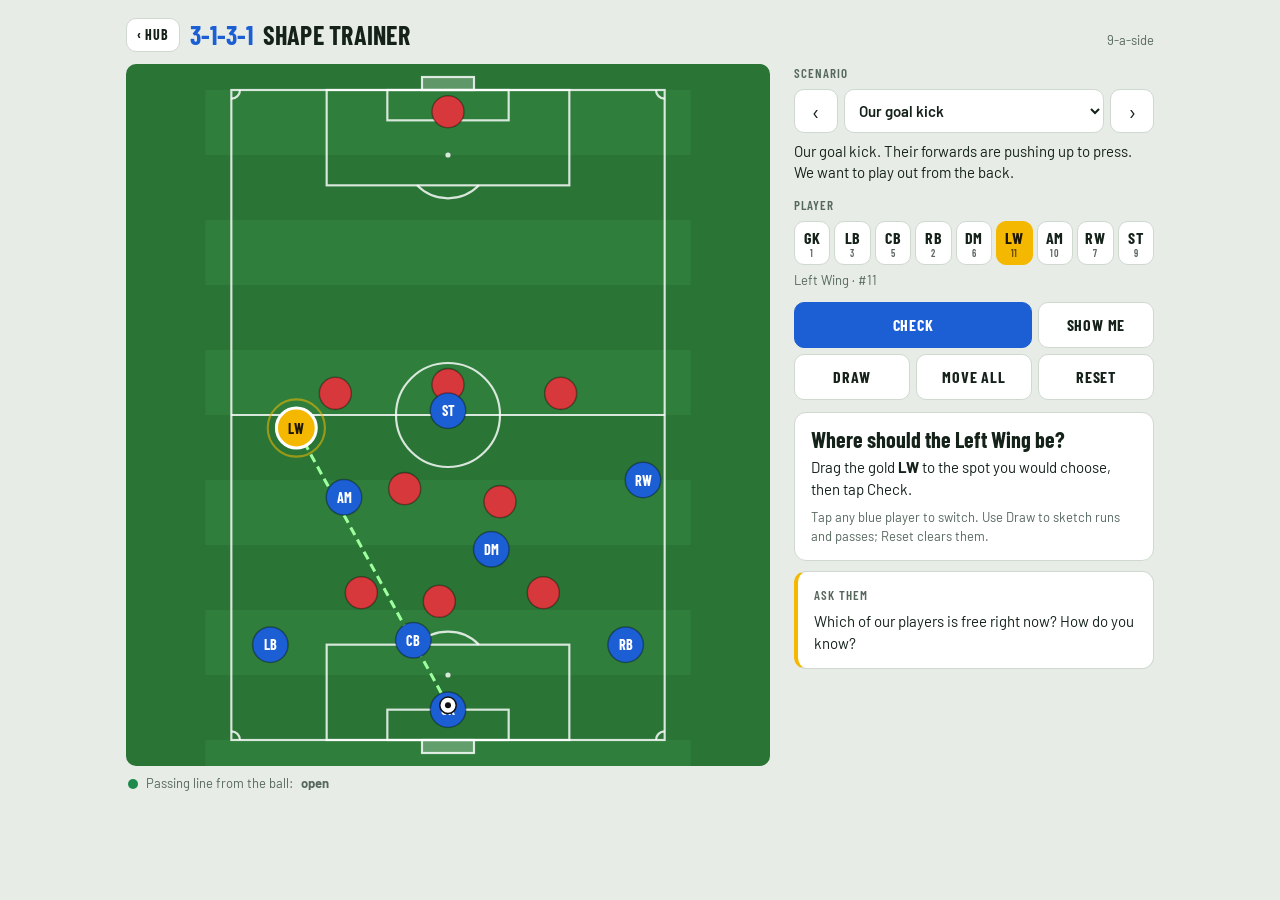
==== positions.html @ 25ab311c "Coach Hub: session planner, drill library and 3-1-3-1 positions trainer Co-Authored-By: Claude Opus " ====
<!doctype html>
<html lang="en">
<head>
<meta charset="utf-8">
<meta name="viewport" content="width=device-width, initial-scale=1, viewport-fit=cover">
<meta name="theme-color" content="#1c5fd4">
<link rel="icon" href="icon.svg" type="image/svg+xml">
<link rel="apple-touch-icon" href="icon-180.png">
<title>Positions · Coach Hub</title>
<link rel="preconnect" href="https://fonts.googleapis.com">
<link rel="preconnect" href="https://fonts.gstatic.com" crossorigin>
<link rel="stylesheet" href="https://fonts.googleapis.com/css2?family=Barlow+Condensed:wght@600;700&family=Barlow:wght@400;500;600&display=swap">
<style>
/* Layout: one column on phones (picker, players, pitch, tools, coaching card); pitch left + panel right on wide screens */
:root {
  --bg: #e7ece6; --surface: #ffffff; --fg: #15221a; --muted: #56675c; --line: #cfd9d0;
  --kit: #1c5fd4; --kit-ink: #ffffff; --opp: #d7383b; --gold: #f5b800; --gold-ink: #1d1600;
  --good: #1d8a4b; --warn: #a86a00; --bad: #c03a2b;
  --grass1: #2f7e3c; --grass2: #2a7436; --chalk: rgba(255,255,255,.82); --ink-draw: #ffe14d;
  --display: "Barlow Condensed", "Arial Narrow", "Helvetica Neue", sans-serif;
  --body: "Barlow", system-ui, -apple-system, "Segoe UI", sans-serif;
}
@media (prefers-color-scheme: dark) {
  :root:not([data-theme="light"]) {
    --bg: #0d1410; --surface: #16201a; --fg: #e5ede7; --muted: #93a49a; --line: #2a3a30;
    --kit: #3f84ff; --good: #43c27a; --warn: #e3a63c; --bad: #f06b5c;
    --grass1: #266b32; --grass2: #22622d; color-scheme: dark;
  }
}
:root[data-theme="dark"] {
  --bg: #0d1410; --surface: #16201a; --fg: #e5ede7; --muted: #93a49a; --line: #2a3a30;
  --kit: #3f84ff; --good: #43c27a; --warn: #e3a63c; --bad: #f06b5c;
  --grass1: #266b32; --grass2: #22622d; color-scheme: dark;
}
* { box-sizing: border-box; }
body { background: var(--bg); color: var(--fg); font-family: var(--body); font-size: 15px; line-height: 1.45; }
.app { max-width: 1060px; margin: 0 auto; padding: 12px 16px 28px; }
.hub { font-family: var(--display); font-weight: 700; font-size: 14px; letter-spacing: .05em; text-transform: uppercase; text-decoration: none; color: var(--fg); border: 1px solid var(--line); background: var(--surface); border-radius: 10px; padding: 6px 10px; align-self: center; }
body { margin: 0; padding-top: env(safe-area-inset-top, 0px); }
.top { display: flex; align-items: baseline; gap: 10px; padding-block: 4px 10px; }
.top h1 { font-family: var(--display); font-weight: 700; font-size: 26px; letter-spacing: .01em; margin: 0; text-transform: uppercase; }
.formation { font-family: var(--display); font-weight: 700; font-size: 26px; color: var(--kit); }
.top .sub { color: var(--muted); font-size: 13px; margin-left: auto; }

.layout { display: grid; gap: 12px; grid-template-columns: minmax(0, 1fr);
  grid-template-areas: "pick" "chips" "pitch" "tools" "info"; }
.pick { grid-area: pick; } .chips-wrap { grid-area: chips; } .board { grid-area: pitch; }
.tools { grid-area: tools; } .info { grid-area: info; }
@media (min-width: 820px) {
  .layout { grid-template-columns: minmax(0, 1fr) 360px; grid-template-rows: auto auto auto 1fr;
    grid-template-areas: "pitch pick" "pitch chips" "pitch tools" "pitch info"; align-items: start; column-gap: 24px; }
}

.label { font-family: var(--display); font-weight: 600; font-size: 13px; letter-spacing: .08em; text-transform: uppercase; color: var(--muted); margin-bottom: 6px; }
.pick-row { display: grid; grid-template-columns: 44px minmax(0, 1fr) 44px; gap: 6px; }
select, button { font: inherit; color: inherit; }
select { width: 100%; min-width: 0; height: 44px; border-radius: 10px; border: 1px solid var(--line); background: var(--surface); padding: 0 10px; font-weight: 600; }
.icon-btn { height: 44px; border-radius: 10px; border: 1px solid var(--line); background: var(--surface); font-size: 22px; line-height: 1; cursor: pointer; }
.brief { margin: 8px 0 0; color: var(--fg); }

.chips { display: grid; grid-template-columns: repeat(9, minmax(0, 1fr)); gap: 4px; }
.chip { height: 44px; border-radius: 10px; border: 1px solid var(--line); background: var(--surface); cursor: pointer;
  font-family: var(--display); font-weight: 700; font-size: 16px; letter-spacing: .03em; padding: 0; }
.chip[aria-pressed="true"] { background: var(--gold); border-color: var(--gold); color: var(--gold-ink); }
.chip small { display: block; font-size: 10px; font-weight: 600; opacity: .7; margin-top: -3px; }
.posname { margin-top: 6px; font-size: 13px; color: var(--muted); }

.pitch-wrap { width: 100%; max-height: 78dvh; aspect-ratio: 112 / 162; margin-inline: auto; max-width: 100%; }
@media (max-width: 819px) { .pitch-wrap { max-height: 70dvh; } }
#pitch { width: 100%; height: 100%; display: block; touch-action: none; user-select: none; -webkit-user-select: none; border-radius: 10px; background: var(--grass2); }
#pitch.drawing { cursor: crosshair; }
.stripe-a { fill: var(--grass1); } .stripe-b { fill: var(--grass2); }
.chalk { fill: none; stroke: var(--chalk); stroke-width: .5; }
.chalk-dot { fill: var(--chalk); }
.goal { fill: rgba(255,255,255,.25); stroke: var(--chalk); stroke-width: .5; }
.tok { cursor: grab; }
.tok .hit { fill: transparent; }
.tok .body { stroke: rgba(0,0,0,.35); stroke-width: .35; }
.us .body { fill: var(--kit); } .us text { fill: var(--kit-ink); }
.us.sel .body { fill: var(--gold); stroke: #fff; stroke-width: .7; } .us.sel text { fill: var(--gold-ink); }
.us.sel .halo { fill: none; stroke: var(--gold); stroke-width: .5; opacity: .55; }
.them .body { fill: var(--opp); }
.tok text { font-family: var(--display); font-weight: 700; font-size: 3.3px; text-anchor: middle; dominant-baseline: central; pointer-events: none; }
.ball .body { fill: #fff; stroke: #111; stroke-width: .35; }
.ball .patch { fill: #111; }
.locked { cursor: default; }
.ghost circle { fill: rgba(245,184,0,.18); stroke: var(--gold); stroke-width: .55; stroke-dasharray: 1.4 1; }
.ghost text { fill: #fff; font-family: var(--display); font-weight: 700; font-size: 2.8px; text-anchor: middle; }
.lane { stroke-width: .7; stroke-dasharray: 2 1.2; fill: none; }
.lane.open { stroke: #9dff9d; } .lane.blocked { stroke: #ff8a80; }
.danger { stroke: rgba(255,255,255,.55); stroke-width: .5; stroke-dasharray: 1 1.4; fill: none; }
.move-arrow { stroke: var(--gold); stroke-width: .7; fill: none; }
.arrowhead { fill: var(--gold); }
.stroke { fill: none; stroke: var(--ink-draw); stroke-width: .9; stroke-linecap: round; stroke-linejoin: round; }

.legend { display: flex; align-items: center; gap: 8px; margin: 8px 2px 0; font-size: 13px; color: var(--muted); min-height: 20px; }
.dot { width: 10px; height: 10px; border-radius: 50%; flex: none; }

.tools { display: grid; grid-template-columns: repeat(3, minmax(0, 1fr)); gap: 6px; }
.btn { height: 46px; border-radius: 10px; border: 1px solid var(--line); background: var(--surface); cursor: pointer;
  font-family: var(--display); font-weight: 700; font-size: 16px; letter-spacing: .05em; text-transform: uppercase; }
.btn.primary { background: var(--kit); border-color: var(--kit); color: var(--kit-ink); grid-column: span 2; }
.btn[aria-pressed="true"] { background: var(--fg); color: var(--bg); border-color: var(--fg); }
.btn:disabled { opacity: .4; cursor: default; }
button:focus-visible, select:focus-visible { outline: 3px solid var(--gold); outline-offset: 2px; }

.info { display: grid; gap: 10px; }
.card { background: var(--surface); border: 1px solid var(--line); border-radius: 12px; padding: 14px 16px; }
.card h2 { font-family: var(--display); font-weight: 700; font-size: 22px; line-height: 1.1; margin: 0 0 6px; text-wrap: balance; }
.card p { margin: 0; }
.badge { display: inline-flex; align-items: center; gap: 6px; font-family: var(--display); font-weight: 700; font-size: 14px;
  letter-spacing: .06em; text-transform: uppercase; padding: 3px 10px; border-radius: 999px; margin-bottom: 8px; color: #fff; }
.badge.good { background: var(--good); } .badge.warn { background: var(--warn); } .badge.bad { background: var(--bad); }
.metres { font-size: 13px; color: var(--muted); margin-left: 6px; font-variant-numeric: tabular-nums; }
.ask { border-left: 4px solid var(--gold); }
.hint { font-size: 13px; color: var(--muted); margin-top: 8px !important; }
@media (prefers-reduced-motion: reduce) { * { transition: none !important; } }
</style>
</head>
<body>

<div class="app">
  <header class="top">
    <a class="hub" href="./#plan">‹ Hub</a>
    <span class="formation">3-1-3-1</span><h1>Shape Trainer</h1>
    <span class="sub">9-a-side</span>
  </header>

  <main class="layout">
    <section class="pick">
      <div class="label">Scenario</div>
      <div class="pick-row">
        <button class="icon-btn" id="prev" aria-label="Previous scenario">‹</button>
        <select id="scenario" aria-label="Scenario"></select>
        <button class="icon-btn" id="next" aria-label="Next scenario">›</button>
      </div>
      <p class="brief" id="brief"></p>
    </section>

    <section class="chips-wrap">
      <div class="label">Player</div>
      <div class="chips" id="chips"></div>
      <div class="posname" id="posname"></div>
    </section>

    <section class="board">
      <div class="pitch-wrap">
        <svg id="pitch" viewBox="-6 -6 112 162" aria-label="Pitch. Drag the gold player.">
          <defs>
            <marker id="arrow" viewBox="0 0 10 10" refX="7" refY="5" markerWidth="5" markerHeight="5" orient="auto-start-reverse">
              <path d="M0 0L10 5L0 10z" class="arrowhead"></path>
            </marker>
          </defs>
          <g id="g-grass"></g>
          <g id="g-lines">
            <rect class="chalk" x="0" y="0" width="100" height="150"></rect>
            <line class="chalk" x1="0" y1="75" x2="100" y2="75"></line>
            <circle class="chalk" cx="50" cy="75" r="12"></circle>
            <circle class="chalk-dot" cx="50" cy="75" r=".7"></circle>
            <rect class="chalk" x="22" y="0" width="56" height="22"></rect>
            <rect class="chalk" x="36" y="0" width="28" height="7"></rect>
            <circle class="chalk-dot" cx="50" cy="15" r=".6"></circle>
            <path class="chalk" d="M42.86 22 A10 10 0 0 0 57.14 22"></path>
            <rect class="chalk" x="22" y="128" width="56" height="22"></rect>
            <rect class="chalk" x="36" y="143" width="28" height="7"></rect>
            <circle class="chalk-dot" cx="50" cy="135" r=".6"></circle>
            <path class="chalk" d="M42.86 128 A10 10 0 0 1 57.14 128"></path>
            <path class="chalk" d="M2 0 A2 2 0 0 1 0 2 M98 0 A2 2 0 0 0 100 2 M0 148 A2 2 0 0 1 2 150 M100 148 A2 2 0 0 0 98 150"></path>
            <rect class="goal" x="44" y="-3" width="12" height="3"></rect>
            <rect class="goal" x="44" y="150" width="12" height="3"></rect>
          </g>
          <g id="g-help"></g>
          <g id="g-ghost"></g>
          <g id="g-them"></g>
          <g id="g-us"></g>
          <g id="g-ball"></g>
          <g id="g-draw"></g>
        </svg>
      </div>
      <div class="legend" id="legend"></div>
    </section>

    <section class="tools" aria-label="Tools">
      <button class="btn primary" id="check">Check</button>
      <button class="btn" id="showme">Show me</button>
      <button class="btn" id="draw" aria-pressed="false">Draw</button>
      <button class="btn" id="moveall" aria-pressed="false">Move all</button>
      <button class="btn" id="reset">Reset</button>
    </section>

    <section class="info">
      <div class="card" id="answer"></div>
      <div class="card ask"><div class="label">Ask them</div><p id="ask"></p></div>
    </section>
  </main>
</div>

<script>
// Pitch: x 0-100 left to right, y 0 (their goal) to 150 (our goal). We attack upwards.
const POS = [
  { k: 'GK', n: 1,  name: 'Goalkeeper' },
  { k: 'LB', n: 3,  name: 'Left Back' },
  { k: 'CB', n: 5,  name: 'Centre Back' },
  { k: 'RB', n: 2,  name: 'Right Back' },
  { k: 'DM', n: 6,  name: 'Holding Mid' },
  { k: 'LW', n: 11, name: 'Left Wing' },
  { k: 'AM', n: 10, name: 'Attacking Mid' },
  { k: 'RW', n: 7,  name: 'Right Wing' },
  { k: 'ST', n: 9,  name: 'Striker' },
];
const POSMAP = Object.fromEntries(POS.map(p => [p.k, p]));
// Where the chosen player starts before they move: our basic shape
const START = { GK: [50, 140], LB: [24, 115], CB: [50, 118], RB: [76, 115], DM: [50, 98], LW: [15, 78], AM: [50, 80], RW: [85, 78], ST: [50, 60] };

const BASE = [
  { id: 'goalkick', group: 'We have the ball', title: 'Our goal kick', phase: 'att', carrier: 'GK', ball: [50, 142],
    brief: 'Our goal kick. Their forwards are pushing up to press. We want to play out from the back.',
    ask: 'Which of our players is free right now? How do you know?',
    us: {
      GK: [50, 143, 'You have the ball. Look for the free defender first, and pass to the side with fewer of their players.'],
      LB: [9, 128, 'Go wide, right out to the touchline, level with the edge of the box. Being wide pulls their forward away from the middle and gives the keeper an easy pass with time to turn.'],
      CB: [42, 127, 'Stand at the edge of the box, a little to one side of their striker. If you are marked, stay put as the safe pass back. If they go wide, you are free.'],
      RB: [91, 128, 'Go wide, right out to the touchline, level with the edge of the box. Being wide pulls their forward away from the middle and gives the keeper an easy pass with time to turn.'],
      DM: [60, 106, 'Find the gap between their forwards and face up the pitch. Check over your shoulder before the ball comes so you can turn and play forward.'],
      LW: [5, 90, 'Stay high and on the touchline. You make the pitch big, which stretches their defence and opens gaps in the middle.'],
      AM: [26, 94, 'Drop into the pocket between their midfielders on one side. Be ready for the second pass, from our defender to you.'],
      RW: [95, 90, 'Stay high and on the touchline. You make the pitch big, which stretches their defence and opens gaps in the middle.'],
      ST: [50, 74, 'Stay high, right on their last defender. You push their defence back, which gives our midfield more room. If they press hard, the keeper can go long to you.'],
    },
    them: [[50, 5], [24, 70], [50, 68], [76, 70], [40, 92], [62, 95], [30, 116], [48, 118], [72, 116]] },

  { id: 'cb-ball', group: 'We have the ball', title: 'Centre back on the ball', phase: 'att', carrier: 'CB', ball: [50, 115],
    brief: 'Our centre back has the ball. Their striker is closing them down.',
    ask: 'Can the ball reach you in a straight line? If not, how many steps do you need to take?',
    us: {
      GK: [44, 136, 'Stay behind the centre back and a few steps to the side. If they get pressed, you are the safe pass back.'],
      LB: [10, 108, 'Get wide and a little higher than the centre back. Open your body so you are facing up the pitch when the ball arrives.'],
      CB: [50, 117, 'You have the ball. If nobody presses, run forward with it. Look for the holding mid first, then the wide defenders.'],
      RB: [90, 108, 'Get wide and a little higher than the centre back. Open your body so you are facing up the pitch when the ball arrives.'],
      DM: [62, 100, 'Get out of their striker’s shadow. If their player is standing between you and the ball, take a few steps sideways until there is a clear line.'],
      LW: [5, 72, 'Stay high and wide. If their defender comes out to you, a gap opens inside for the attacking mid.'],
      AM: [32, 80, 'Find the gap between their midfield and their defence on the side the ball can reach.'],
      RW: [95, 72, 'Stay high and wide. If their defender comes out to you, a gap opens inside for the attacking mid.'],
      ST: [50, 56, 'Stay central against their middle defender. Keep them busy so they cannot step into midfield.'],
    },
    them: [[50, 5], [26, 50], [50, 48], [74, 50], [42, 84], [60, 82], [30, 98], [50, 104], [70, 98]] },

  { id: 'att-left', group: 'We have the ball', title: 'Attacking down the left', phase: 'att', carrier: 'LW', ball: [12, 52],
    brief: 'Our left winger has the ball high up the pitch. Time to create a chance.',
    ask: 'Where will the cross land? Who needs to be there?',
    us: {
      GK: [50, 116, 'Come off your line to the edge of the box or further. If they win it and kick it long, you sweep it up.'],
      LB: [24, 72, 'Support behind the winger, a few metres inside. Give them a safe pass back if they get stuck.'],
      CB: [52, 92, 'Push up but stay goal-side of their striker. If we lose the ball, you are the one who stops the counter.'],
      RB: [72, 94, 'Tuck in towards the middle. The ball is far away, so cover the centre and keep their forward in front of you.'],
      DM: [40, 66, 'Stay behind the ball and slightly inside. Be ready to switch play or win the ball back if we lose it.'],
      LW: [12, 52, 'You have the ball. Take on your defender, cross it, or pass inside to the attacking mid.'],
      AM: [32, 48, 'Get close and inside, in the gap. A short pass to you means you can shoot or slip the striker in.'],
      RW: [60, 13, 'Get into the box at the back post. Crosses that go over everyone land here.'],
      ST: [42, 11, 'Attack the near post. Time your run so you arrive as the ball is crossed, not before.'],
    },
    them: [[50, 4], [14, 44], [42, 24], [64, 26], [36, 58], [56, 60], [40, 74], [56, 82], [78, 86]] },

  { id: 'their-gk', group: 'They have the ball', title: 'Their goal kick (press)', phase: 'def', carrier: null, ball: [50, 6],
    brief: 'Their keeper has a goal kick. We press high to win the ball near their goal.',
    ask: 'If the keeper passes short, who do you press? What if they kick it long?',
    us: {
      GK: [50, 124, 'Push up to the edge of your box. Our defenders are high, so you cover the space behind them.'],
      LB: [24, 86, 'Stay goal-side of their forward on your side, a couple of metres away. If the ball goes long, you get there first.'],
      CB: [50, 90, 'Stay goal-side of their striker. You are the last line, so don’t get pulled out wide.'],
      RB: [76, 86, 'Stay goal-side of their forward on your side, a couple of metres away. If the ball goes long, you get there first.'],
      DM: [42, 54, 'Stay close to their spare midfielder. If they pass through our press, you are the one who stops it.'],
      LW: [16, 27, 'Wait just outside the box near their wide defender. The moment the keeper passes to them, press and stop them turning.'],
      AM: [60, 50, 'Mark their midfielder, goal-side, so the keeper cannot pass into the middle.'],
      RW: [84, 27, 'Wait just outside the box near their wide defender. The moment the keeper passes to them, press and stop them turning.'],
      ST: [50, 24, 'Stand right in front of their middle defender so the keeper can’t pass to them. Force them to go wide or long.'],
    },
    them: [[50, 6], [12, 18], [50, 30], [88, 18], [40, 44], [62, 46], [22, 76], [50, 78], [78, 76]] },

  { id: 'mid-block', group: 'They have the ball', title: 'Their ball in midfield', phase: 'def', carrier: null, ball: [44, 70],
    brief: 'Their midfielder has the ball in the middle of the pitch. We stay compact.',
    ask: 'What is the most dangerous pass they could make? Who is blocking it?',
    us: {
      GK: [50, 128, 'Stand off your line, near the penalty spot or higher, ready to sweep up any ball over the top.'],
      LB: [32, 106, 'Squeeze in narrow and stay goal-side of their forward. The ball is in the middle, so that is where the danger is.'],
      CB: [50, 108, 'Stay central and level with the other two defenders. Keep the line together and don’t drop off on your own.'],
      RB: [68, 106, 'Squeeze in narrow and stay goal-side of their forward. The ball is in the middle, so that is where the danger is.'],
      DM: [48, 92, 'Sit in front of the defenders in the middle. Block the pass into their striker’s feet.'],
      LW: [26, 82, 'Come inside and stay level with the attacking mid, so they can’t pass through the gap between you.'],
      AM: [44, 76, 'Press the ball. Get goal-side and push them away from the middle.'],
      RW: [66, 82, 'Come inside and stay level with the attacking mid, so they can’t pass through the gap between you.'],
      ST: [48, 56, 'Stand in the passing line back to their defenders. If we win the ball, you are ready to go.'],
    },
    them: [[50, 6], [22, 42], [50, 38], [78, 42], [44, 70], [66, 64], [30, 98], [50, 100], [72, 96]] },

  { id: 'def-left', group: 'They have the ball', title: 'Defending our left side', phase: 'def', carrier: null, ball: [12, 104],
    brief: 'Their winger is running at us down our left side.',
    ask: 'Where is the space they want to cross into? Who is guarding it?',
    us: {
      GK: [45, 145, 'Shift towards the ball side but don’t leave the far post open. Stand on the line between the ball and the middle of the goal.'],
      LB: [15, 110, 'Get goal-side of their winger and press. Show them down the line, never inside.'],
      CB: [40, 127, 'Slide across towards the ball to cover behind the left back. Stay goal-side of their striker.'],
      RB: [62, 128, 'Tuck in to guard the middle of the box. The danger is the cross, not your touchline.'],
      DM: [30, 116, 'Drop to the edge of the box on the ball side. Block the pass cut back to the edge of the box.'],
      LW: [20, 96, 'Sprint back and help the left back. Two against one wins the ball back.'],
      AM: [42, 98, 'Get compact on the ball side and close their nearest midfielder.'],
      RW: [66, 104, 'Tuck in narrow towards the edge of the box. The far side is less dangerous right now.'],
      ST: [54, 76, 'Stay up near halfway. When we win it, you are our outlet for a quick counter.'],
    },
    them: [[50, 6], [24, 54], [50, 46], [76, 54], [30, 90], [54, 86], [12, 104], [44, 120], [68, 118]] },

  { id: 'lost-ball', group: 'Just lost it', title: 'We just lost the ball', phase: 'def', carrier: null, ball: [60, 58],
    brief: 'We just lost the ball in their half. The next 5 seconds matter most.',
    ask: 'Do you press or drop back? Why?',
    us: {
      GK: [50, 126, 'Get up to the edge of the box. Any long ball over our defence is yours.'],
      LB: [36, 100, 'Tuck in narrow and take a few steps back. Keep their forwards in front of you.'],
      CB: [50, 104, 'Drop a few steps and stay central. Slow their striker down and don’t dive in.'],
      RB: [70, 98, 'Get goal-side of the nearest forward straight away.'],
      DM: [54, 78, 'Get in front of our defence in the middle and block the direct pass forward. Slow them down.'],
      LW: [36, 72, 'Sprint back inside to help. Recover towards the middle, not the touchline.'],
      AM: [54, 63, 'Counter-press! Close down the player on the ball together with the winger.'],
      RW: [66, 54, 'You were closest when we lost it. Press straight away, hard, for 5 seconds.'],
      ST: [56, 46, 'Block the pass back to their defenders so they have to play forward into our press.'],
    },
    them: [[50, 5], [26, 36], [50, 32], [76, 38], [38, 52], [60, 58], [28, 86], [50, 90], [76, 84]] },

  { id: 'our-corner', group: 'Set pieces', title: 'Our corner from the left', phase: 'att', carrier: 'LW', ball: [1, 1],
    brief: 'Our corner from the left. Some players attack the ball, some stay back for safety.',
    ask: 'If they clear it, where does it land? Who is there?',
    us: {
      GK: [50, 108, 'Come up to the edge of your box or beyond. If they clear it long, you are the last line.'],
      LB: [28, 62, 'Stay back near halfway. You stop their quick counter-attack.'],
      CB: [50, 66, 'Stay back and stick goal-side of their striker. Never leave them alone.'],
      RB: [74, 62, 'Stay back with the centre back and cover the other side.'],
      DM: [44, 27, 'Edge of the box. If the clearance falls short, shoot or keep it in.'],
      LW: [1, 1, 'You are taking the corner. Aim for the space between the six-yard box and the penalty spot.'],
      AM: [50, 17, 'Arrive late around the penalty spot. Defenders watch the near-post runner, so you get the space.'],
      RW: [60, 9, 'Back post. Balls that are flicked on or over-hit land here.'],
      ST: [43, 7, 'Near post. A flick-on from here is really hard for the keeper.'],
    },
    them: [[50, 2], [44, 5], [56, 7], [50, 13], [62, 12], [10, 8], [38, 23], [64, 30], [50, 58]] },

  { id: 'their-corner', group: 'Set pieces', title: 'Their corner from our right', phase: 'def', carrier: null, ball: [99, 149],
    brief: 'Their corner from our right. Everyone has a job.',
    ask: 'Who is marking the player nobody is looking at?',
    us: {
      GK: [48, 147, 'Stand in the middle of the goal, a step towards the back post. Come for anything in the six-yard box and shout “Keeper!”'],
      LB: [44, 148, 'Guard the back post. Balls that go over everyone end up here.'],
      CB: [52, 141, 'Mark their biggest attacker, goal-side. Watch the ball and your player.'],
      RB: [56, 148, 'Stand at the near post. Clear anything that comes in low or near.'],
      DM: [60, 139, 'Mark their runner, goal-side and close enough to touch.'],
      LW: [39, 139, 'Stay on the far side of the box and pick up the late runner.'],
      AM: [50, 128, 'Stand at the edge of the box. Win the second ball, then go!'],
      RW: [86, 143, 'Stop the short corner. Stand about 10 yards from the taker.'],
      ST: [50, 96, 'Stay up near halfway. When we clear it, you are who it goes to.'],
    },
    them: [[50, 6], [36, 92], [64, 92], [52, 137], [60, 135], [40, 135], [50, 123], [84, 139], [99, 149]] },
];

// Build the mirrored right-side versions so both wings get practice
function swapLR(t) { return t.replace(/\b(left|right|Left|Right)\b/g, m => ({ left: 'right', right: 'left', Left: 'Right', Right: 'Left' })[m]); }
function mirror(s, id, title, brief) {
  const sw = { LB: 'RB', RB: 'LB', LW: 'RW', RW: 'LW' };
  const us = {};
  for (const k in s.us) { const [x, y, t] = s.us[k]; us[sw[k] || k] = [100 - x, y, swapLR(t)]; }
  return { ...s, id, title, brief, us, carrier: s.carrier ? (sw[s.carrier] || s.carrier) : null,
    ball: [100 - s.ball[0], s.ball[1]], them: s.them.map(([x, y]) => [100 - x, y]) };
}
const byId = Object.fromEntries(BASE.map(s => [s.id, s]));
const SC = [
  byId['goalkick'], byId['cb-ball'], byId['att-left'],
  mirror(byId['att-left'], 'att-right', 'Attacking down the right', 'Our right winger has the ball high up the pitch. Time to create a chance.'),
  byId['their-gk'], byId['mid-block'], byId['def-left'],
  mirror(byId['def-left'], 'def-right', 'Defending our right side', 'Their winger is running at us down our right side.'),
  byId['lost-ball'], byId['our-corner'],
  mirror(byId['our-corner'], 'our-corner-r', 'Our corner from the right', 'Our corner from the right. Some players attack the ball, some stay back for safety.'),
  byId['their-corner'],
  mirror(byId['their-corner'], 'their-corner-l', 'Their corner from our left', 'Their corner from our left. Everyone has a job.'),
];

const $ = s => document.querySelector(s);
const svg = $('#pitch');
const NS = 'http://www.w3.org/2000/svg';
const reduceMotion = window.matchMedia('(prefers-reduced-motion: reduce)').matches;

const state = { si: 0, pos: 'LW', cur: null, revealed: false, draw: false, moveAll: false, strokes: [] };
try {
  const saved = JSON.parse(localStorage.getItem('shape-trainer') || '{}');
  if (saved.si >= 0 && saved.si < SC.length) state.si = saved.si;
  if (POSMAP[saved.pos]) state.pos = saved.pos;
} catch (e) {}
function save() { try { localStorage.setItem('shape-trainer', JSON.stringify({ si: state.si, pos: state.pos })); } catch (e) {} }

const sc = () => SC[state.si];
const ideal = k => sc().us[k];

// Grass stripes
(function () {
  let h = '';
  for (let i = 0; i < 10; i++) h += `<rect class="${i % 2 ? 'stripe-b' : 'stripe-a'}" x="-6" y="${i * 15}" width="112" height="15"></rect>`;
  h += '<rect class="stripe-b" x="-6" y="-6" width="112" height="6"></rect><rect class="stripe-a" x="-6" y="150" width="112" height="6"></rect>';
  $('#g-grass').innerHTML = h;
})();

// Controls
const sel = $('#scenario');
(function () {
  let html = '', group = null;
  SC.forEach((s, i) => {
    if (s.group !== group) { if (group) html += '</optgroup>'; group = s.group; html += `<optgroup label="${group}">`; }
    html += `<option value="${i}">${s.title}</option>`;
  });
  sel.innerHTML = html + '</optgroup>';
})();
$('#chips').innerHTML = POS.map(p => `<button class="chip" data-k="${p.k}" aria-pressed="false" aria-label="${p.name}">${p.k}<small>${p.n}</small></button>`).join('');

function loadScenario(i) {
  state.si = (i + SC.length) % SC.length;
  const s = sc();
  state.cur = { us: {}, them: s.them.map(p => [...p]), ball: [...s.ball] };
  for (const p of POS) state.cur.us[p.k] = startFor(p.k);
  state.revealed = false; state.strokes = [];
  save(); render();
}
function startFor(k) {
  const s = sc();
  if (k === state.pos && k !== s.carrier) return [...START[k]];
  return [s.us[k][0], s.us[k][1]];
}
function selectPos(k) {
  if (k === state.pos) return;
  const old = state.pos;
  state.pos = k;
  state.cur.us[old] = [ideal(old)[0], ideal(old)[1]];
  state.cur.us[k] = startFor(k);
  if (sc().carrier === k) state.cur.ball = [...sc().ball];
  state.revealed = false;
  save(); render();
}

function segDist(p, a, b) {
  const dx = b[0] - a[0], dy = b[1] - a[1], L = dx * dx + dy * dy;
  let t = L ? ((p[0] - a[0]) * dx + (p[1] - a[1]) * dy) / L : 0;
  t = Math.max(0, Math.min(1, t));
  return [Math.hypot(p[0] - (a[0] + t * dx), p[1] - (a[1] + t * dy)), t];
}
const f = n => Math.round(n * 10) / 10;

function tok(cls, id, [x, y], r, label, extra = '') {
  return `<g class="tok ${cls}" data-id="${id}" transform="translate(${f(x)} ${f(y)})">${extra}<circle class="hit" r="7"></circle><circle class="body" r="${r}"></circle>${label ? `<text>${label}</text>` : ''}</g>`;
}

function render() {
  const s = sc(), c = state.cur, k = state.pos, me = c.us[k];
  sel.value = state.si;
  $('#brief').textContent = s.brief;
  $('#ask').textContent = s.ask;
  document.querySelectorAll('.chip').forEach(b => b.setAttribute('aria-pressed', b.dataset.k === k));
  $('#posname').textContent = `${POSMAP[k].name} · #${POSMAP[k].n}`;
  $('#draw').setAttribute('aria-pressed', state.draw);
  $('#moveall').setAttribute('aria-pressed', state.moveAll);
  svg.classList.toggle('drawing', state.draw);

  // Helper lines
  let help = '', legend = '';
  if (s.phase === 'att' && k !== s.carrier) {
    const blocked = c.them.some(o => { const [d, t] = segDist(o, c.ball, me); return d < 3.6 && t > 0.06; });
    help += `<line class="lane ${blocked ? 'blocked' : 'open'}" x1="${f(c.ball[0])}" y1="${f(c.ball[1])}" x2="${f(me[0])}" y2="${f(me[1])}"></line>`;
    legend = `<span class="dot" style="background:${blocked ? 'var(--bad)' : 'var(--good)'}"></span>Passing line from the ball: <strong>${blocked ? 'blocked' : 'open'}</strong>`;
  } else if (s.phase === 'att') {
    legend = `<span class="dot" style="background:var(--gold)"></span>You have the ball. Who is free?`;
  } else {
    help += `<line class="danger" x1="${f(c.ball[0])}" y1="${f(c.ball[1])}" x2="50" y2="150"></line>`;
    legend = `<span class="dot" style="background:var(--opp)"></span>Dotted line: the ball’s route to our goal. Who is blocking it?`;
  }
  const ide = ideal(k);
  let ghost = '';
  if (state.revealed) {
    const dx = ide[0] - me[0], dy = ide[1] - me[1], d = Math.hypot(dx, dy);
    if (d > 6) {
      const ex = ide[0] - dx / d * 5.2, ey = ide[1] - dy / d * 5.2, sx = me[0] + dx / d * 5.2, sy = me[1] + dy / d * 5.2;
      help += `<line class="move-arrow" x1="${f(sx)}" y1="${f(sy)}" x2="${f(ex)}" y2="${f(ey)}" marker-end="url(#arrow)"></line>`;
    }
    ghost = `<g class="ghost" transform="translate(${f(ide[0])} ${f(ide[1])})"><circle r="4.6"></circle><text y="-6">HERE</text></g>`;
  }
  $('#g-help').innerHTML = help;
  $('#g-ghost').innerHTML = ghost;
  $('#legend').innerHTML = legend;

  $('#g-them').innerHTML = c.them.map((p, i) => tok('them' + (state.moveAll ? '' : ' locked'), 'them:' + i, p, 3.7, '')).join('');
  $('#g-us').innerHTML = POS.filter(p => p.k !== k).map(p => tok('us', 'us:' + p.k, c.us[p.k], 4.1, p.k)).join('')
    + tok('us sel', 'us:' + k, me, 4.6, k, '<circle class="halo" r="6.6"></circle>');
  $('#g-ball').innerHTML = tok('ball' + (state.moveAll ? '' : ' locked'), 'ball', c.ball, 1.9, '', '') .replace('</g>', '<circle class="patch" r=".7"></circle></g>');
  $('#g-draw').innerHTML = state.strokes.map(st => `<path class="stroke" d="M${st.map(p => f(p[0]) + ' ' + f(p[1])).join(' L')}"></path>`).join('');

  // Coaching card
  const P = POSMAP[k];
  const a = $('#answer');
  $('#check').textContent = state.revealed ? 'Hide answer' : 'Check';
  if (!state.revealed) {
    a.innerHTML = k === s.carrier
      ? `<h2>${P.name}: you have the ball</h2><p>Talk through the options. Who is free? Where is the space? Tap Check to see the coaching point.</p>`
      : `<h2>Where should the ${P.name} be?</h2><p>Drag the gold <strong>${k}</strong> to the spot you would choose, then tap Check.</p><p class="hint">Tap any blue player to switch. Use Draw to sketch runs and passes; Reset clears them.</p>`;
  } else {
    const d = Math.hypot(ide[0] - me[0], ide[1] - me[1]);
    const m = Math.round(d * 0.55);
    const [cls, word] = k === s.carrier ? ['good', 'On the ball'] : d <= 7 ? ['good', 'Spot on'] : d <= 15 ? ['warn', 'Close'] : ['bad', 'Have another look'];
    const metres = k === s.carrier ? '' : `<span class="metres">${m <= 2 ? 'right there' : 'about ' + m + ' m away'}</span>`;
    a.innerHTML = `<div><span class="badge ${cls}">${word}</span>${metres}</div><h2>${P.name}</h2><p>${ide[2]}</p>`;
  }
  $('#showme').disabled = k === s.carrier;
}

// Dragging and drawing
let drag = null;
function toPitch(e) {
  const pt = svg.createSVGPoint(); pt.x = e.clientX; pt.y = e.clientY;
  const p = pt.matrixTransform(svg.getScreenCTM().inverse());
  return [Math.max(-3, Math.min(103, p.x)), Math.max(-3, Math.min(153, p.y))];
}
svg.addEventListener('pointerdown', e => {
  const p = toPitch(e);
  if (state.draw) {
    state.strokes.push([p]); drag = { draw: true };
    svg.setPointerCapture(e.pointerId); e.preventDefault(); return;
  }
  const g = e.target.closest('[data-id]');
  if (!g) return;
  const id = g.dataset.id;
  if (id.startsWith('us:')) {
    const k = id.slice(3);
    if (k !== state.pos && !state.moveAll) { selectPos(k); return; }
  } else if (!state.moveAll) return;
  const cur = getPt(id);
  drag = { id, off: [cur[0] - p[0], cur[1] - p[1]] };
  svg.setPointerCapture(e.pointerId); e.preventDefault();
});
svg.addEventListener('pointermove', e => {
  if (!drag) return;
  const p = toPitch(e);
  if (drag.draw) { state.strokes[state.strokes.length - 1].push(p); render(); return; }
  const np = [p[0] + drag.off[0], p[1] + drag.off[1]];
  const old = getPt(drag.id);
  // The ball travels with the player who has it
  if (drag.id === 'us:' + sc().carrier && Math.hypot(old[0] - state.cur.ball[0], old[1] - state.cur.ball[1]) < 4) {
    state.cur.ball = [state.cur.ball[0] + np[0] - old[0], state.cur.ball[1] + np[1] - old[1]];
  }
  setPt(drag.id, np); render();
});
const endDrag = () => { drag = null; };
svg.addEventListener('pointerup', endDrag);
svg.addEventListener('pointercancel', endDrag);

function getPt(id) {
  if (id === 'ball') return state.cur.ball;
  const [t, k] = id.split(':');
  return t === 'us' ? state.cur.us[k] : state.cur.them[+k];
}
function setPt(id, p) {
  if (id === 'ball') state.cur.ball = p;
  else { const [t, k] = id.split(':'); if (t === 'us') state.cur.us[k] = p; else state.cur.them[+k] = p; }
}

function showMe() {
  const k = state.pos, from = [...state.cur.us[k]], to = ideal(k);
  state.revealed = true;
  if (reduceMotion) { state.cur.us[k] = [to[0], to[1]]; render(); return; }
  const t0 = performance.now(), dur = 650;
  (function step(now) {
    const t = Math.min(1, (now - t0) / dur), e = 1 - Math.pow(1 - t, 3);
    state.cur.us[k] = [from[0] + (to[0] - from[0]) * e, from[1] + (to[1] - from[1]) * e];
    render();
    if (t < 1) requestAnimationFrame(step);
  })(t0);
}

sel.addEventListener('change', () => loadScenario(+sel.value));
$('#prev').addEventListener('click', () => loadScenario(state.si - 1));
$('#next').addEventListener('click', () => loadScenario(state.si + 1));
$('#chips').addEventListener('click', e => { const b = e.target.closest('.chip'); if (b) selectPos(b.dataset.k); });
$('#check').addEventListener('click', () => { state.revealed = !state.revealed; render(); });
$('#showme').addEventListener('click', showMe);
$('#draw').addEventListener('click', () => {
  state.draw = !state.draw; render();
});
$('#moveall').addEventListener('click', () => { state.moveAll = !state.moveAll; render(); });
$('#reset').addEventListener('click', () => loadScenario(state.si));

loadScenario(state.si);
</script>

</body>
</html>
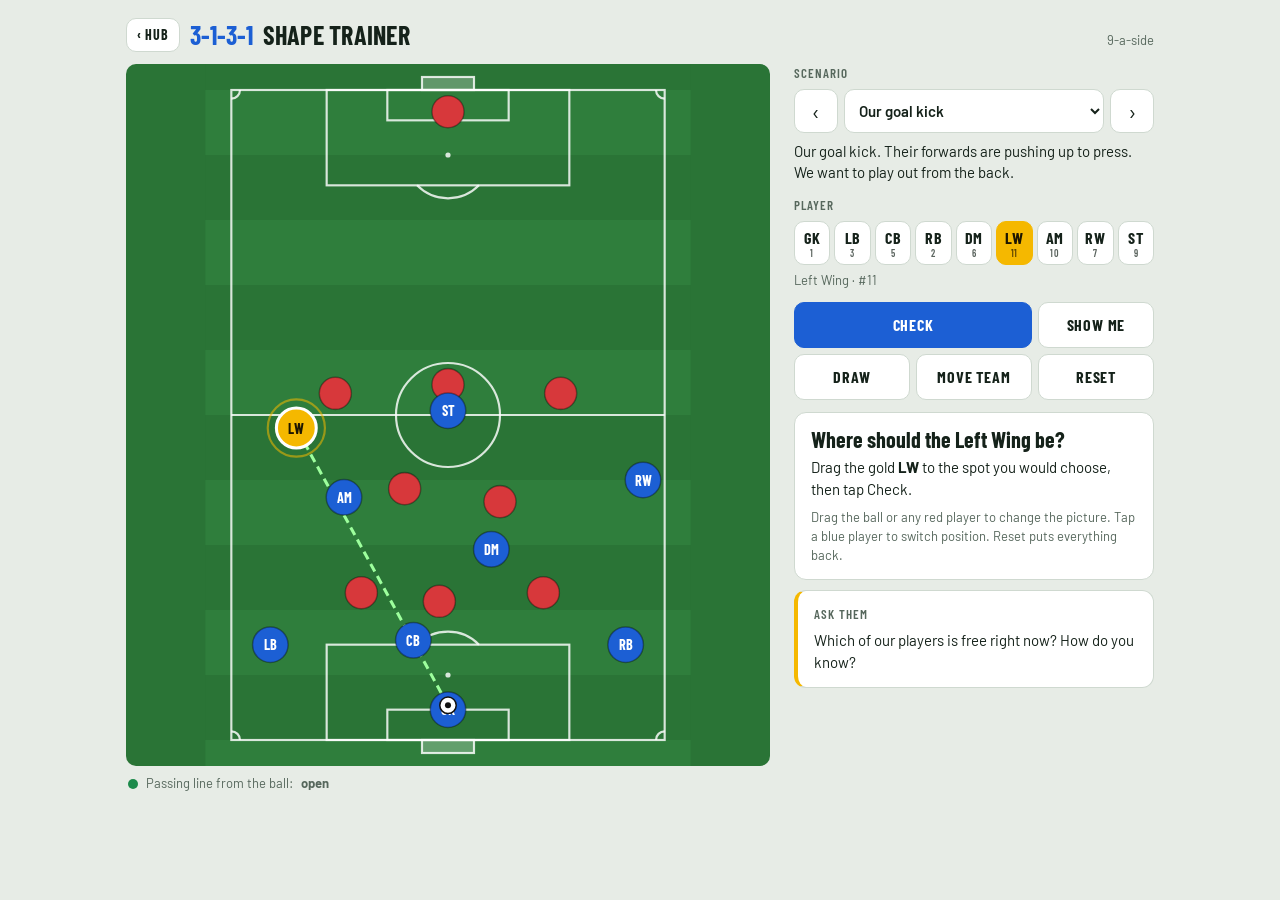
==== commit f35fd158: "Update prompt for new versions; positions: drag ball and opposition in any scenario with a shape eng" ====
--- a/positions.html
+++ b/positions.html
@@ -4,6 +4,7 @@
 <meta charset="utf-8">
 <meta name="viewport" content="width=device-width, initial-scale=1, viewport-fit=cover">
 <meta name="theme-color" content="#1c5fd4">
+<link rel="manifest" href="manifest.webmanifest">
 <link rel="icon" href="icon.svg" type="image/svg+xml">
 <link rel="apple-touch-icon" href="icon-180.png">
 <title>Positions · Coach Hub</title>
@@ -184,7 +185,7 @@
       <button class="btn primary" id="check">Check</button>
       <button class="btn" id="showme">Show me</button>
       <button class="btn" id="draw" aria-pressed="false">Draw</button>
-      <button class="btn" id="moveall" aria-pressed="false">Move all</button>
+      <button class="btn" id="moveall" aria-pressed="false">Move team</button>
       <button class="btn" id="reset">Reset</button>
     </section>
 
@@ -379,6 +380,114 @@
   mirror(byId['their-corner'], 'their-corner-l', 'Their corner from our left', 'Their corner from our left. Everyone has a job.'),
 ];
 
+// Free play: the coach sets up the ball and their players, and the shape engine places our team
+SC.push(
+  { id: 'free-att', group: 'Free play', title: 'Free play: our ball', phase: 'att', free: true, carrier: null, ball: [50, 100],
+    brief: 'Our ball. Drag the ball and their players anywhere. Our team moves with the ball.',
+    ask: 'Move the ball somewhere new. Before you check, where should you be now?',
+    them: [[50, 5], [24, 44], [50, 40], [76, 44], [50, 58], [22, 70], [50, 72], [78, 70], [50, 92]] },
+  { id: 'free-def', group: 'Free play', title: 'Free play: their ball', phase: 'def', free: true, carrier: null, ball: [50, 60],
+    brief: 'Their ball. Drag the ball and their players anywhere. Our team moves with the ball.',
+    ask: 'Move the ball somewhere new. Who presses, who covers, and who marks?',
+    them: [[50, 6], [24, 40], [50, 36], [76, 40], [50, 60], [18, 70], [46, 80], [80, 72], [50, 98]] },
+);
+
+// ---------- Shape engine: rules of thumb for where everyone goes, worked out from the ball ----------
+const clamp = (v, a, b) => Math.max(a, Math.min(b, v));
+function shapeFor(phase, ball, them) {
+  const [bx, by] = ball, onLeft = bx < 50, wide = Math.abs(bx - 50) > 22, out = {};
+  const ownSide = k => k[0] === 'L' ? onLeft : !onLeft;
+  if (phase === 'att') {
+    const D = clamp(by + 38, 62, 128), final = by < 42;
+    // Their second-deepest player (the keeper is the deepest) sets the offside line
+    const ys = them.map(p => p[1]).sort((a, b) => a - b), onside = Math.min(ys[1] ?? 10, by);
+    out.GK = [50 + (bx - 50) * .1, clamp(D + 22, 108, 143), D >= 118
+      ? 'Stay central, a few steps off your line. You are the safe pass back if a defender gets pressed.'
+      : 'Push up to the edge of your box or beyond. Our defenders are high, so you sweep up anything kicked over them.'];
+    out.CB = [50 + (bx - 50) * .15, D, 'Stay central and behind the ball, goal-side of their striker. If we lose it, you are the one who stops the counter.'];
+    for (const k of ['LB', 'RB']) {
+      const x = k === 'LB' ? 10 : 90;
+      out[k] = wide && !ownSide(k)
+        ? [k === 'LB' ? 28 : 72, D + 2, 'The ball is on the other side, so tuck in towards the middle and cover the centre back.']
+        : [x, D - 8, 'Get wide and a little higher than the centre back. Open your body so you face up the pitch when the ball comes.'];
+    }
+    out.DM = [50 + (bx - 50) * .35, clamp(by + 20, 40, 108), 'Stay behind the ball and a little to the ball side. You are the pass back that switches play, and the first to stop a counter.'];
+    if (final) {
+      out.AM = [50 + (bx - 50) * .2, 26, 'Arrive at the edge of the box for the cut-back. Defenders get dragged towards goal, so the space is here.'];
+      out.ST = [onLeft ? 42 : 58, 11, 'Attack the near post. Time your run so you arrive as the ball comes in, not before.'];
+      for (const k of ['LW', 'RW']) out[k] = ownSide(k)
+        ? [k === 'LW' ? 8 : 92, clamp(by + 4, 8, 90), 'Stay wide and close to the ball. Give an easy pass, or run round the outside to cross.']
+        : [onLeft ? 60 : 40, 12, 'Attack the back post. Crosses that go over everyone land here.'];
+    } else {
+      out.AM = [50 + (bx - 50) * .45, clamp(by - 18, 22, 94), 'Find the gap between their midfield and their defence on the ball side, close enough for a short pass.'];
+      out.ST = [50 + (bx - 50) * .25, clamp(Math.max(by - 42, onside + 2), 10, 74), 'Stay high on their last defender but onside. You push their defence back, which gives our midfield room.'];
+      for (const k of ['LW', 'RW']) out[k] = [k === 'LW' ? 5 : 95, clamp(by - 25, 12, 92), 'Stay high and on the touchline. You make the pitch big, which stretches their defence and opens gaps in the middle.'];
+    }
+    // Whoever is nearest the ball has it
+    let best = null, bd = 1e9;
+    for (const k in out) { if (k === 'GK' && by < 128) continue; const d = Math.hypot(out[k][0] - bx, out[k][1] - by); if (d < bd) { bd = d; best = k; } }
+    out[best] = [bx, by + 2, 'You have the ball. Look up first: who is free, and where is the space?'];
+    out.carrier = best;
+  } else {
+    const shift = (bx - 50) * .45, D = clamp(by * .5 + 75, 88, 132), deep = by > D - 30;
+    out.GK = [50 + (bx - 50) * .12, clamp(D + 18, 124, 146), by > 120
+      ? 'Stay near your line, on the line between the ball and the middle of the goal.'
+      : 'Come off your line, ready to sweep up any ball kicked over our defence.'];
+    // Their attackers: anyone level with or past the ball who is not on it
+    const fwds = them.filter(o => o[1] > by - 5 && Math.hypot(o[0] - bx, o[1] - by) > 3), used = new Set();
+    const zone = { LB: [clamp(50 + shift - 18, 8, 92), D - 2], CB: [clamp(50 + shift, 8, 92), D], RB: [clamp(50 + shift + 18, 8, 92), D - 2] };
+    let presser = null;
+    if (wide && deep) {
+      presser = onLeft ? 'LB' : 'RB';
+      out[presser] = [bx + (onLeft ? 3 : -3), Math.min(by + 6, 147), 'Get goal-side of the player on the ball and press. Show them down the line, never inside.'];
+    }
+    for (const k of ['CB', 'LB', 'RB']) {
+      if (k === presser) continue;
+      const [zx, zy] = zone[k];
+      let m = null, md = 22;
+      fwds.forEach((o, i) => { const d = Math.hypot(o[0] - zx, o[1] - zy); if (!used.has(i) && d < md) { md = d; m = i; } });
+      if (m !== null) {
+        used.add(m); const o = fwds[m];
+        out[k] = [zx + (o[0] - zx) * .6, clamp(o[1] + 6, zy - 10, 147), 'Stay goal-side of their forward, close enough to touch. Keep them in front of you.'];
+      } else out[k] = [zx, zy, k === 'CB'
+        ? 'Stay central and level with the other defenders. Keep the line together and don’t drop off on your own.'
+        : presser ? 'Tuck in to guard the middle of the box. The far side is less dangerous right now.'
+        : 'Squeeze in narrow towards the centre back. The danger is in the middle, so stay compact.'];
+    }
+    out.DM = [clamp(50 + shift * .8, 15, 85), D - 14, 'Sit in front of the defenders on the ball side. Block the pass into their striker’s feet.'];
+    const M = clamp(by + 10, 30, D - 22);
+    const mids = { LW: [clamp(50 + shift - 22, 6, 94), M], AM: [clamp(50 + shift, 6, 94), M], RW: [clamp(50 + shift + 22, 6, 94), M] };
+    let near = null, nd = 1e9;
+    for (const k in mids) { const d = Math.hypot(mids[k][0] - bx, mids[k][1] - by); if (d < nd) { nd = d; near = k; } }
+    for (const k in mids) {
+      if (k === near) out[k] = presser
+        ? [bx + (onLeft ? 6 : -6), by - 6, 'Sprint back and help the defender on the ball. Two against one wins it back.']
+        : [bx, by + 5, 'Press the ball! Get goal-side and push them away from the middle.'];
+      else out[k] = [...mids[k], wide && !ownSide(k) && k !== 'AM'
+        ? 'Tuck in narrow. The ball is far away, so the far touchline is less dangerous right now.'
+        : 'Stay level with the other midfielders and narrow, so they can’t pass through the gaps between you.'];
+    }
+    out.ST = [clamp(50 + shift * .5, 15, 85), clamp(by - 14, 20, 78), by > 95
+      ? 'Stay up near halfway. When we win it, you are our outlet for a quick counter.'
+      : 'Stand in the passing line back to their defenders, so they have to play forward into our press.'];
+    out.carrier = null;
+  }
+  for (const k of Object.keys(out)) if (Array.isArray(out[k])) { out[k][0] = clamp(out[k][0], 1, 99); out[k][1] = clamp(out[k][1], 1, 149); }
+  return out;
+}
+// Scenario answers hold until the ball is moved; after that the engine takes over
+const adapted = () => !!sc().free || (!!state.cur && Math.hypot(state.cur.ball[0] - sc().ball[0], state.cur.ball[1] - sc().ball[1]) > 4);
+const model = () => shapeFor(sc().phase, state.cur.ball, state.cur.them);
+const carrier = () => adapted() ? model().carrier : sc().carrier;
+function reflow() {
+  const m = adapted() ? model() : null;
+  for (const p of POS) {
+    if (p.k === state.pos && p.k !== (m ? m.carrier : sc().carrier)) continue;
+    const t = m ? m[p.k] : sc().us[p.k];
+    state.cur.us[p.k] = [t[0], t[1]];
+  }
+}
+
 const $ = s => document.querySelector(s);
 const svg = $('#pitch');
 const NS = 'http://www.w3.org/2000/svg';
@@ -393,7 +502,7 @@
 function save() { try { localStorage.setItem('shape-trainer', JSON.stringify({ si: state.si, pos: state.pos })); } catch (e) {} }
 
 const sc = () => SC[state.si];
-const ideal = k => sc().us[k];
+const ideal = k => adapted() ? model()[k] : sc().us[k];
 
 // Grass stripes
 (function () {
@@ -420,13 +529,14 @@
   const s = sc();
   state.cur = { us: {}, them: s.them.map(p => [...p]), ball: [...s.ball] };
   for (const p of POS) state.cur.us[p.k] = startFor(p.k);
+  if (carrier() === state.pos) state.cur.us[state.pos] = [...ideal(state.pos)].slice(0, 2);
   state.revealed = false; state.strokes = [];
   save(); render();
 }
 function startFor(k) {
   const s = sc();
-  if (k === state.pos && k !== s.carrier) return [...START[k]];
-  return [s.us[k][0], s.us[k][1]];
+  if (k === state.pos && k !== carrier()) return [...START[k]];
+  return [ideal(k)[0], ideal(k)[1]];
 }
 function selectPos(k) {
   if (k === state.pos) return;
@@ -434,7 +544,7 @@
   state.pos = k;
   state.cur.us[old] = [ideal(old)[0], ideal(old)[1]];
   state.cur.us[k] = startFor(k);
-  if (sc().carrier === k) state.cur.ball = [...sc().ball];
+  if (!adapted() && sc().carrier === k) state.cur.ball = [...sc().ball];
   state.revealed = false;
   save(); render();
 }
@@ -452,7 +562,7 @@
 }
 
 function render() {
-  const s = sc(), c = state.cur, k = state.pos, me = c.us[k];
+  const s = sc(), c = state.cur, k = state.pos, me = c.us[k], car = carrier();
   sel.value = state.si;
   $('#brief').textContent = s.brief;
   $('#ask').textContent = s.ask;
@@ -464,7 +574,7 @@
 
   // Helper lines
   let help = '', legend = '';
-  if (s.phase === 'att' && k !== s.carrier) {
+  if (s.phase === 'att' && k !== car) {
     const blocked = c.them.some(o => { const [d, t] = segDist(o, c.ball, me); return d < 3.6 && t > 0.06; });
     help += `<line class="lane ${blocked ? 'blocked' : 'open'}" x1="${f(c.ball[0])}" y1="${f(c.ball[1])}" x2="${f(me[0])}" y2="${f(me[1])}"></line>`;
     legend = `<span class="dot" style="background:${blocked ? 'var(--bad)' : 'var(--good)'}"></span>Passing line from the ball: <strong>${blocked ? 'blocked' : 'open'}</strong>`;
@@ -488,10 +598,10 @@
   $('#g-ghost').innerHTML = ghost;
   $('#legend').innerHTML = legend;
 
-  $('#g-them').innerHTML = c.them.map((p, i) => tok('them' + (state.moveAll ? '' : ' locked'), 'them:' + i, p, 3.7, '')).join('');
+  $('#g-them').innerHTML = c.them.map((p, i) => tok('them', 'them:' + i, p, 3.7, '')).join('');
   $('#g-us').innerHTML = POS.filter(p => p.k !== k).map(p => tok('us', 'us:' + p.k, c.us[p.k], 4.1, p.k)).join('')
     + tok('us sel', 'us:' + k, me, 4.6, k, '<circle class="halo" r="6.6"></circle>');
-  $('#g-ball').innerHTML = tok('ball' + (state.moveAll ? '' : ' locked'), 'ball', c.ball, 1.9, '', '') .replace('</g>', '<circle class="patch" r=".7"></circle></g>');
+  $('#g-ball').innerHTML = tok('ball', 'ball', c.ball, 1.9, '', '') .replace('</g>', '<circle class="patch" r=".7"></circle></g>');
   $('#g-draw').innerHTML = state.strokes.map(st => `<path class="stroke" d="M${st.map(p => f(p[0]) + ' ' + f(p[1])).join(' L')}"></path>`).join('');
 
   // Coaching card
@@ -499,17 +609,17 @@
   const a = $('#answer');
   $('#check').textContent = state.revealed ? 'Hide answer' : 'Check';
   if (!state.revealed) {
-    a.innerHTML = k === s.carrier
+    a.innerHTML = k === car
       ? `<h2>${P.name}: you have the ball</h2><p>Talk through the options. Who is free? Where is the space? Tap Check to see the coaching point.</p>`
-      : `<h2>Where should the ${P.name} be?</h2><p>Drag the gold <strong>${k}</strong> to the spot you would choose, then tap Check.</p><p class="hint">Tap any blue player to switch. Use Draw to sketch runs and passes; Reset clears them.</p>`;
+      : `<h2>Where should the ${P.name} be?</h2><p>Drag the gold <strong>${k}</strong> to the spot you would choose, then tap Check.</p><p class="hint">Drag the ball or any red player to change the picture. Tap a blue player to switch position. Reset puts everything back.</p>`;
   } else {
     const d = Math.hypot(ide[0] - me[0], ide[1] - me[1]);
     const m = Math.round(d * 0.55);
-    const [cls, word] = k === s.carrier ? ['good', 'On the ball'] : d <= 7 ? ['good', 'Spot on'] : d <= 15 ? ['warn', 'Close'] : ['bad', 'Have another look'];
-    const metres = k === s.carrier ? '' : `<span class="metres">${m <= 2 ? 'right there' : 'about ' + m + ' m away'}</span>`;
-    a.innerHTML = `<div><span class="badge ${cls}">${word}</span>${metres}</div><h2>${P.name}</h2><p>${ide[2]}</p>`;
+    const [cls, word] = k === car ? ['good', 'On the ball'] : d <= 7 ? ['good', 'Spot on'] : d <= 15 ? ['warn', 'Close'] : ['bad', 'Have another look'];
+    const metres = k === car ? '' : `<span class="metres">${m <= 2 ? 'right there' : 'about ' + m + ' m away'}</span>`;
+    a.innerHTML = `<div><span class="badge ${cls}">${word}</span>${metres}</div><h2>${P.name}</h2><p>${ide[2]}</p>${adapted() && !s.free ? '<p class="hint">You moved the ball, so this answer is worked out from where the ball is now.</p>' : s.free ? '<p class="hint">Free play answers are rules of thumb worked out from the ball. Use them to start the conversation.</p>' : ''}`;
   }
-  $('#showme').disabled = k === s.carrier;
+  $('#showme').disabled = k === car;
 }
 
 // Dragging and drawing
@@ -531,7 +641,7 @@
   if (id.startsWith('us:')) {
     const k = id.slice(3);
     if (k !== state.pos && !state.moveAll) { selectPos(k); return; }
-  } else if (!state.moveAll) return;
+  }
   const cur = getPt(id);
   drag = { id, off: [cur[0] - p[0], cur[1] - p[1]] };
   svg.setPointerCapture(e.pointerId); e.preventDefault();
@@ -543,10 +653,12 @@
   const np = [p[0] + drag.off[0], p[1] + drag.off[1]];
   const old = getPt(drag.id);
   // The ball travels with the player who has it
-  if (drag.id === 'us:' + sc().carrier && Math.hypot(old[0] - state.cur.ball[0], old[1] - state.cur.ball[1]) < 4) {
-    state.cur.ball = [state.cur.ball[0] + np[0] - old[0], state.cur.ball[1] + np[1] - old[1]];
-  }
-  setPt(drag.id, np); render();
+  const carried = (drag.id === 'us:' + carrier() || drag.id.startsWith('them:')) && Math.hypot(old[0] - state.cur.ball[0], old[1] - state.cur.ball[1]) < 4;
+  if (carried) state.cur.ball = [state.cur.ball[0] + np[0] - old[0], state.cur.ball[1] + np[1] - old[1]];
+  setPt(drag.id, np);
+  // Moving the ball or their players moves our team (unless the coach is placing everyone by hand)
+  if (!state.moveAll && (drag.id === 'ball' || drag.id.startsWith('them:'))) { reflow(); state.revealed = false; }
+  render();
 });
 const endDrag = () => { drag = null; };
 svg.addEventListener('pointerup', endDrag);
@@ -590,5 +702,6 @@
 loadScenario(state.si);
 </script>
 
+<script src="pwa.js"></script>
 </body>
 </html>
